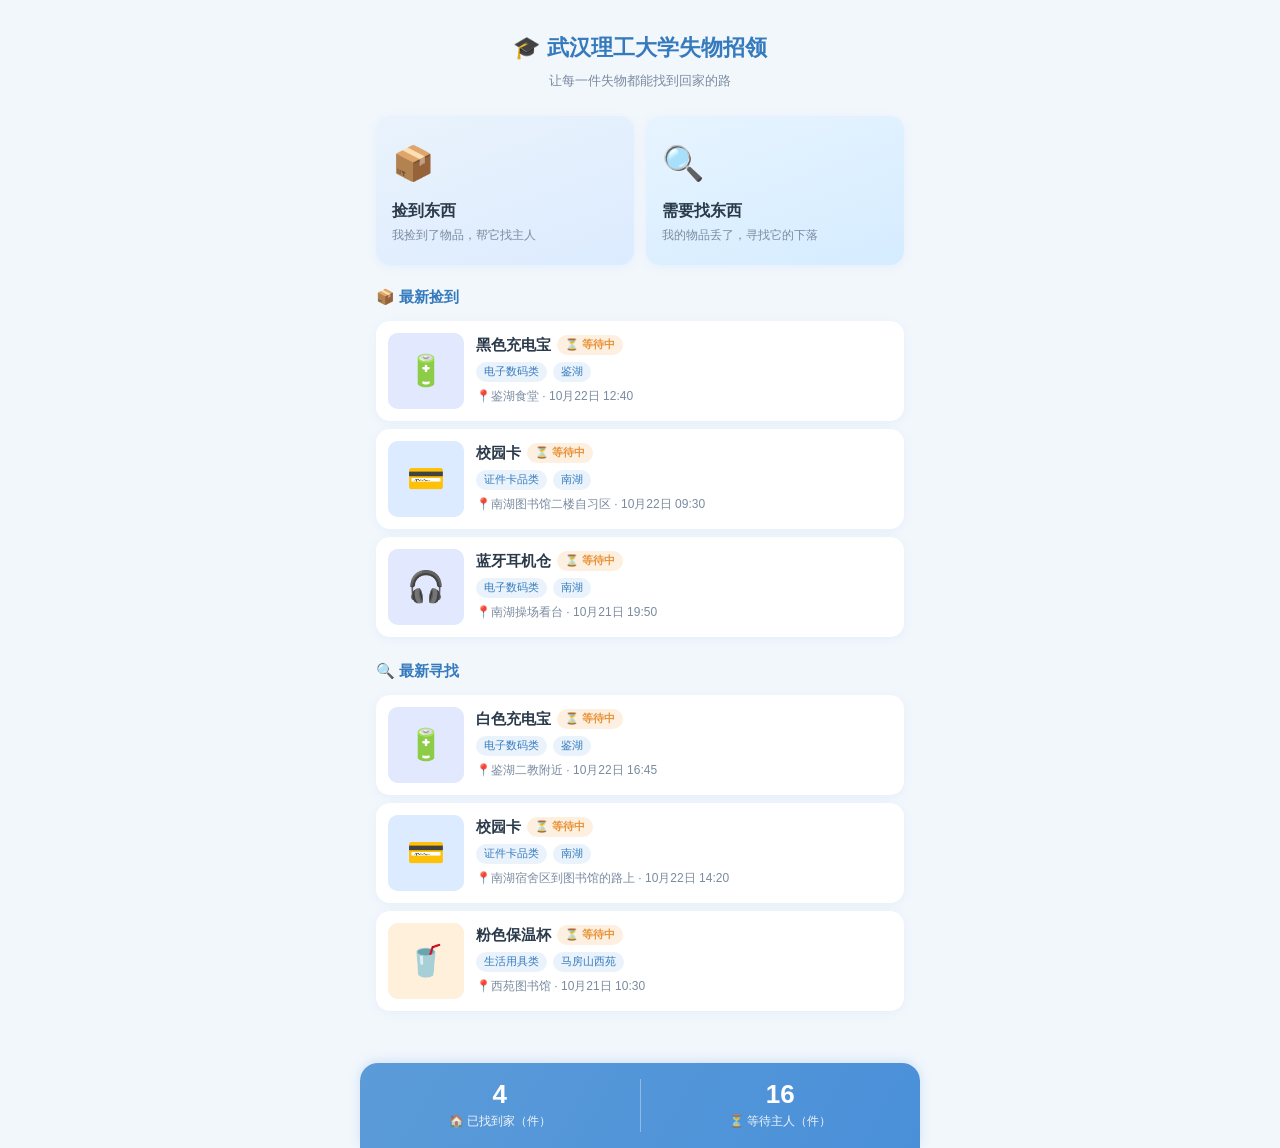
==== index.html @ e5e6a6f3 "首个版本：武汉理工大学失物招领网站（移动端优先、筛选搜索、模拟发布、评论、隐私打码）" ====
<!DOCTYPE html>
<html lang="zh-CN">
<head>
  <meta charset="UTF-8">
  <meta name="viewport" content="width=device-width, initial-scale=1.0">
  <meta name="theme-color" content="#4A90D9">
  <title>武汉理工大学失物招领</title>
  <link rel="stylesheet" href="css/style.css">
</head>
<body>
  <!-- 页面主体，由 app.js 按路由渲染 -->
  <div id="app"></div>

  <!-- 页脚统计：滑到页面底部可见 -->
  <footer id="footer">
    <div class="stat">
      <div class="stat-num" id="stat-found">0</div>
      <div class="stat-label">🏠 已找到家（件）</div>
    </div>
    <div class="stat-divider"></div>
    <div class="stat">
      <div class="stat-num" id="stat-waiting">0</div>
      <div class="stat-label">⏳ 等待主人（件）</div>
    </div>
  </footer>

  <script src="js/data.js"></script>
  <script src="js/store.js"></script>
  <script src="js/app.js"></script>
</body>
</html>
---- css/style.css ----
/* style.css —— 全站样式：淡蓝色主题，移动优先 */

:root {
  --primary: #4A90D9;        /* 主色：淡蓝 */
  --primary-dark: #357ABD;
  --primary-light: #EAF3FC;
  --bg: #F2F7FC;             /* 页面背景：极浅蓝 */
  --card: #FFFFFF;
  --text: #2B3A4A;
  --muted: #7A8BA0;
  --line: #E3EDF5;
  --green: #3FA96F;
  --green-bg: #E4F5EC;
  --orange: #E8933A;
  --orange-bg: #FDF0E0;
  --radius: 14px;
  --shadow: 0 2px 10px rgba(74, 144, 217, 0.08);
}

* { box-sizing: border-box; margin: 0; padding: 0; -webkit-tap-highlight-color: transparent; }

body {
  font-family: -apple-system, "PingFang SC", "Microsoft YaHei", "Segoe UI", sans-serif;
  background: var(--bg);
  color: var(--text);
  line-height: 1.6;
  display: flex;
  flex-direction: column;
  min-height: 100vh;
}

/* 内容区：手机全宽，桌面居中限宽 */
#app { width: 100%; max-width: 560px; margin: 0 auto; flex: 1; padding-bottom: 20px; }

/* ---------- 顶部导航条 ---------- */
.topbar {
  position: sticky; top: 0; z-index: 10;
  display: flex; align-items: center; gap: 8px;
  padding: 12px 16px;
  background: rgba(255, 255, 255, 0.95);
  backdrop-filter: blur(8px);
  border-bottom: 1px solid var(--line);
}
.topbar .back { text-decoration: none; color: var(--primary); font-size: 24px; line-height: 1; padding: 2px 10px 2px 4px; border-radius: 8px; }
.topbar .back:active { background: var(--primary-light); }
.topbar h1 { font-size: 17px; font-weight: 600; }

/* ---------- 首页 ---------- */
.home-head { padding: 30px 16px 10px; text-align: center; }
.home-title { font-size: 22px; font-weight: 700; color: var(--primary-dark); }
.home-sub { color: var(--muted); font-size: 13px; margin-top: 6px; }

.entry-grid { display: grid; grid-template-columns: 1fr 1fr; gap: 12px; padding: 14px 16px 6px; }
.entry-card {
  display: block; text-decoration: none;
  background: linear-gradient(160deg, #EAF3FC, #DCEBFF);
  border-radius: var(--radius);
  padding: 20px 16px;
  box-shadow: var(--shadow);
  transition: transform 0.15s;
}
.entry-card:active { transform: scale(0.97); }
.entry-card.lost { background: linear-gradient(160deg, #E7F4FF, #D5ECFF); }
.entry-emoji { font-size: 34px; }
.entry-name { font-size: 16px; font-weight: 700; color: var(--text); margin-top: 8px; }
.entry-desc { font-size: 12px; color: var(--muted); margin-top: 2px; }

.section-title {
  display: flex; align-items: center; gap: 6px;
  font-size: 15px; font-weight: 700;
  color: var(--primary-dark);
  padding: 14px 16px 4px;
}

/* ---------- 物品卡片 ---------- */
.item-card {
  display: flex; gap: 12px;
  background: var(--card);
  border-radius: var(--radius);
  box-shadow: var(--shadow);
  padding: 12px;
  margin: 8px 16px;
  text-decoration: none;
  color: var(--text);
}
.item-card:active { background: #F7FAFD; }
.item-thumb {
  width: 76px; height: 76px; flex-shrink: 0;
  border-radius: 10px; object-fit: cover;
  background: var(--primary-light);
}
.item-body { flex: 1; min-width: 0; }
.item-name { font-size: 15px; font-weight: 600; display: flex; align-items: center; gap: 6px; flex-wrap: wrap; }

.badge { font-size: 11px; font-weight: 600; padding: 1px 8px; border-radius: 999px; flex-shrink: 0; }
.badge.found { background: var(--green-bg); color: var(--green); }
.badge.waiting { background: var(--orange-bg); color: var(--orange); }

.item-tags { margin-top: 5px; display: flex; gap: 6px; flex-wrap: wrap; }
.tag { font-size: 11px; color: var(--primary-dark); background: var(--primary-light); padding: 1px 8px; border-radius: 999px; }
.item-meta { font-size: 12px; color: var(--muted); margin-top: 5px; }

/* ---------- 搜索与模糊开关 ---------- */
.search-row { display: flex; gap: 10px; padding: 12px 16px 4px; align-items: center; }
.search-box {
  flex: 1; display: flex; align-items: center; gap: 6px;
  background: var(--card);
  border: 1px solid var(--line);
  border-radius: 999px;
  padding: 8px 14px;
}
.search-box span { font-size: 13px; }
.search-box input { flex: 1; border: none; outline: none; font-size: 14px; background: transparent; color: var(--text); }

.fuzzy-toggle { display: flex; align-items: center; gap: 5px; font-size: 12px; color: var(--muted); cursor: pointer; user-select: none; flex-shrink: 0; }
.fuzzy-toggle input {
  width: 34px; height: 20px;
  appearance: none; -webkit-appearance: none;
  background: #CBD9E6; border-radius: 999px;
  position: relative; cursor: pointer;
  transition: background 0.2s;
}
.fuzzy-toggle input::after {
  content: ''; position: absolute; top: 2px; left: 2px;
  width: 16px; height: 16px; background: #fff;
  border-radius: 50%; transition: left 0.2s;
}
.fuzzy-toggle input:checked { background: var(--primary); }
.fuzzy-toggle input:checked::after { left: 16px; }

/* ---------- 维度 tab 与筛选 chips ---------- */
.tabs { display: flex; margin: 12px 16px 0; background: var(--primary-light); border-radius: 999px; padding: 3px; }
.tab { flex: 1; text-align: center; padding: 7px 0; border-radius: 999px; font-size: 14px; color: var(--primary-dark); cursor: pointer; transition: background 0.15s; }
.tab.active { background: var(--primary); color: #fff; font-weight: 600; }

.chips { display: flex; gap: 8px; padding: 10px 16px; overflow-x: auto; scrollbar-width: none; }
.chips::-webkit-scrollbar { display: none; }
.chip {
  flex-shrink: 0; padding: 5px 14px;
  border-radius: 999px; background: var(--card);
  border: 1px solid var(--line);
  font-size: 13px; color: var(--text); cursor: pointer;
}
.chip.active { background: var(--primary); color: #fff; border-color: var(--primary); font-weight: 600; }

/* ---------- 悬浮发布按钮 ---------- */
.fab {
  position: fixed;
  right: max(16px, calc(50vw - 264px));
  bottom: 96px;
  width: 52px; height: 52px;
  border-radius: 50%;
  background: var(--primary); color: #fff;
  display: flex; align-items: center; justify-content: center;
  font-size: 26px; line-height: 1;
  box-shadow: 0 4px 14px rgba(74, 144, 217, 0.4);
  text-decoration: none; z-index: 20;
}
.fab:active { background: var(--primary-dark); }

/* ---------- 空状态 ---------- */
.empty { text-align: center; padding: 36px 20px; color: var(--muted); font-size: 13px; }
.empty-emoji { font-size: 44px; margin-bottom: 8px; }

/* ---------- 详情页 ---------- */
.detail-img { width: 100%; height: 230px; object-fit: cover; display: block; background: var(--primary-light); }
.detail-body { padding: 0 16px; }
.detail-name { font-size: 20px; font-weight: 700; margin-top: 14px; display: flex; align-items: center; gap: 8px; flex-wrap: wrap; }

.meta-card { background: var(--card); border-radius: var(--radius); box-shadow: var(--shadow); padding: 14px 16px; margin-top: 12px; }
.meta-row { display: flex; gap: 10px; font-size: 14px; padding: 5px 0; }
.meta-label { color: var(--muted); flex-shrink: 0; width: 72px; }
.meta-value { flex: 1; word-break: break-all; }

.desc-title { font-size: 15px; font-weight: 700; color: var(--primary-dark); margin-top: 16px; }
.desc-text {
  font-size: 14px; background: var(--card);
  border-radius: var(--radius); box-shadow: var(--shadow);
  padding: 14px 16px; margin-top: 8px;
  white-space: pre-wrap; word-break: break-word;
}

.found-note {
  margin-top: 14px; text-align: center;
  background: var(--green-bg); color: var(--green);
  font-weight: 600; font-size: 15px;
  border-radius: var(--radius); padding: 14px;
}

/* ---------- 按钮 ---------- */
.btn { display: block; width: 100%; border: none; border-radius: 999px; padding: 12px; font-size: 15px; font-weight: 600; cursor: pointer; font-family: inherit; }
.btn:active { opacity: 0.85; }
.btn-primary { background: var(--primary); color: #fff; }
.btn-green { background: var(--green); color: #fff; }
.mark-btn { margin-top: 16px; }

/* ---------- 评论区 ---------- */
.comments { margin-top: 18px; padding-bottom: 8px; }
.comment {
  display: flex; gap: 10px;
  margin: 0 16px 10px;
  background: var(--card);
  border-radius: var(--radius);
  box-shadow: var(--shadow);
  padding: 12px;
}
.comment-avatar {
  width: 34px; height: 34px; flex-shrink: 0;
  border-radius: 50%;
  background: var(--primary-light); color: var(--primary-dark);
  display: flex; align-items: center; justify-content: center;
  font-size: 15px; font-weight: 700;
}
.comment-body { flex: 1; min-width: 0; }
.comment-head { font-size: 12px; color: var(--muted); display: flex; justify-content: space-between; gap: 8px; }
.comment-nick { color: var(--primary-dark); font-weight: 600; font-size: 13px; }
.comment-text { font-size: 14px; margin-top: 2px; word-break: break-word; }

.comment-form {
  margin: 12px 16px 0;
  background: var(--card);
  border-radius: var(--radius);
  box-shadow: var(--shadow);
  padding: 12px;
}
.comment-form input, .comment-form textarea {
  width: 100%; border: 1px solid var(--line); border-radius: 10px;
  padding: 9px 12px; font-size: 14px; outline: none;
  font-family: inherit; background: #FBFDFF;
  margin-bottom: 8px; color: var(--text);
}
.comment-form textarea { min-height: 60px; resize: vertical; }
.comment-form input:focus, .comment-form textarea:focus { border-color: var(--primary); }

/* ---------- 发布表单 ---------- */
.publish-form { padding: 6px 16px; }
.form-item { margin-top: 14px; }
.form-label { font-size: 13px; font-weight: 600; display: block; margin-bottom: 6px; }
.form-label .req { color: #E0564F; }
.form-input, .form-select, .form-textarea {
  width: 100%; border: 1px solid var(--line); border-radius: 10px;
  padding: 10px 12px; font-size: 14px;
  background: var(--card); outline: none;
  font-family: inherit; color: var(--text);
}
.form-textarea { min-height: 90px; resize: vertical; }
.form-input:focus, .form-select:focus, .form-textarea:focus { border-color: var(--primary); }

.upload-box {
  border: 1.5px dashed var(--primary);
  border-radius: 10px; background: var(--primary-light);
  padding: 16px; text-align: center;
  color: var(--primary-dark); font-size: 13px; cursor: pointer;
}
.upload-box img { max-width: 100%; max-height: 170px; border-radius: 8px; margin-top: 8px; }
.submit-btn { margin-top: 22px; }

/* ---------- 轻提示 Toast ---------- */
.toast {
  position: fixed; left: 50%; bottom: 110px;
  transform: translateX(-50%) translateY(10px);
  background: rgba(43, 58, 74, 0.92); color: #fff;
  padding: 10px 20px; border-radius: 999px; font-size: 14px;
  opacity: 0; transition: all 0.3s; z-index: 99;
  pointer-events: none; max-width: 84vw; text-align: center;
}
.toast.show { opacity: 1; transform: translateX(-50%) translateY(0); }

/* ---------- 页脚统计 ---------- */
#footer {
  width: 100%; max-width: 560px; margin: 24px auto 0;
  background: linear-gradient(120deg, #5B9BD8, #4A90D9);
  color: #fff;
  border-radius: 18px 18px 0 0;
  display: flex; align-items: stretch;
  box-shadow: 0 -2px 12px rgba(74, 144, 217, 0.2);
}
.stat { flex: 1; text-align: center; padding: 16px 8px; }
.stat-num { font-size: 26px; font-weight: 700; line-height: 1.2; }
.stat-label { font-size: 12px; opacity: 0.92; margin-top: 2px; }
.stat-divider { width: 1px; background: rgba(255, 255, 255, 0.35); margin: 16px 0; }

/* ---------- 隐私提醒与图片打码 ---------- */
.privacy-hint {
  margin-top: 8px; font-size: 12px; color: var(--orange);
  background: var(--orange-bg); border-radius: 10px; padding: 8px 12px;
}
.privacy-panel {
  margin-top: 10px; border: 1px solid var(--line);
  border-radius: 12px; background: var(--card); padding: 12px;
}
.privacy-title { font-size: 14px; font-weight: 700; }
.privacy-tip { font-size: 12px; color: var(--muted); margin: 4px 0 10px; }
.privacy-panel canvas {
  width: 100%; display: block; border-radius: 8px;
  background: #EEF2F6; touch-action: none; cursor: crosshair;
}
.privacy-confirm {
  display: flex; align-items: center; gap: 6px;
  font-size: 13px; margin-top: 10px; cursor: pointer;
}
.privacy-confirm input { width: 16px; height: 16px; accent-color: var(--primary); }
.btn-light { background: var(--primary-light); color: var(--primary-dark); margin-top: 8px; padding: 9px; }

/* ---------- 多图上传与轮播 ---------- */
.thumbs-row { display: flex; gap: 8px; margin-top: 8px; flex-wrap: wrap; }
.thumb-item {
  position: relative; width: 68px; height: 68px;
  border-radius: 8px; overflow: hidden;
  border: 2px solid transparent; cursor: pointer;
}
.thumb-item.active { border-color: var(--primary); }
.thumb-item img { width: 100%; height: 100%; object-fit: cover; display: block; }
.thumb-del {
  position: absolute; top: 2px; right: 2px;
  width: 18px; height: 18px; border-radius: 50%;
  background: rgba(43, 58, 74, 0.75); color: #fff;
  font-size: 13px; line-height: 18px; text-align: center;
}
.carousel { display: flex; overflow-x: auto; scroll-snap-type: x mandatory; }
.carousel img {
  flex: 0 0 100%; width: 100%; height: 230px;
  object-fit: cover; scroll-snap-align: center;
  background: var(--primary-light);
}
.carousel::-webkit-scrollbar { display: none; }
.carousel-dots { display: flex; justify-content: center; gap: 6px; padding: 8px 0 0; }
.dot { width: 7px; height: 7px; border-radius: 50%; background: #CBD9E6; transition: background 0.2s; }
.dot.active { background: var(--primary); }

/* ---------- 复制按钮 / 认领须知 / 防骗提醒 ---------- */
.copy-btn {
  flex-shrink: 0; border: none; cursor: pointer;
  background: var(--primary-light); color: var(--primary-dark);
  font-size: 12px; padding: 2px 10px; border-radius: 999px;
}
.copy-btn:active { opacity: 0.7; }
.verify-tip {
  margin-top: 12px; font-size: 12px; color: var(--primary-dark);
  background: var(--primary-light); border-radius: 10px; padding: 10px 12px;
}
.safety-tip {
  margin-top: 14px; font-size: 12px; color: var(--muted);
  background: var(--card); border: 1px solid var(--line);
  border-radius: 10px; padding: 10px 12px;
}
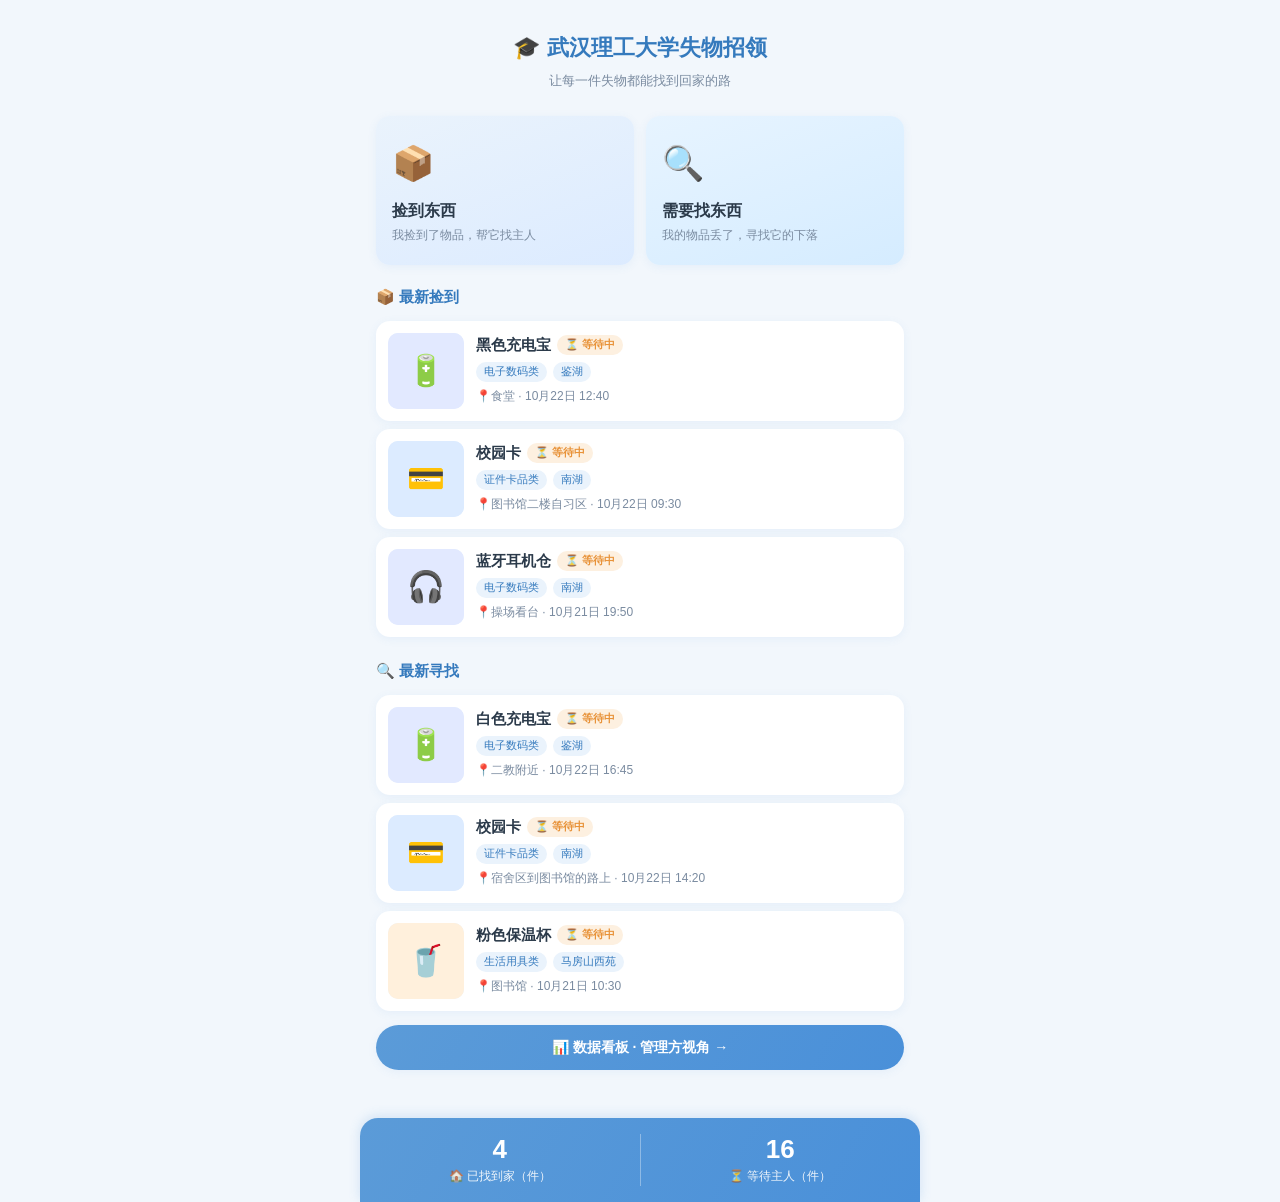
==== commit 2cd4f6c0: "新增三大创新功能：场景可配置、B端数据看板、AI拍照识别与智能撮合 - js/config.js：全站配置化（标题/区域/分类/文案），换场景只改一个文件 - 数据看板 #/dashboard：找回率" ====
--- a/index.html
+++ b/index.html
@@ -4,7 +4,7 @@
   <meta charset="UTF-8">
   <meta name="viewport" content="width=device-width, initial-scale=1.0">
   <meta name="theme-color" content="#4A90D9">
-  <title>武汉理工大学失物招领</title>
+  <title>失物招领平台</title>
   <link rel="stylesheet" href="css/style.css">
 </head>
 <body>
@@ -24,6 +24,7 @@
     </div>
   </footer>
 
+  <script src="js/config.js"></script>
   <script src="js/data.js"></script>
   <script src="js/store.js"></script>
   <script src="js/app.js"></script>
--- a/css/style.css
+++ b/css/style.css
@@ -344,3 +344,111 @@
   background: var(--card); border: 1px solid var(--line);
   border-radius: 10px; padding: 10px 12px;
 }
+
+/* ---------- 首页数据看板入口 ---------- */
+.dash-entry {
+  display: block; margin: 14px 16px 4px; text-align: center;
+  background: linear-gradient(120deg, #5B9BD8, #4A90D9); color: #fff;
+  border-radius: 999px; padding: 11px; font-size: 14px; font-weight: 600;
+  text-decoration: none; box-shadow: var(--shadow);
+}
+.dash-entry:active { opacity: 0.85; }
+
+/* ---------- 数据看板（图表配色经色盲安全验证） ---------- */
+.dash-body { padding: 12px 16px 0; }
+.dash-note { font-size: 12px; color: var(--muted); padding: 2px 2px 10px; }
+.kpi-row { display: flex; gap: 10px; }
+.kpi-tile {
+  flex: 1; background: var(--card); border-radius: var(--radius);
+  box-shadow: var(--shadow); padding: 12px 8px; text-align: center;
+}
+.kpi-num { font-size: 22px; font-weight: 700; color: var(--primary-dark); line-height: 1.2; }
+.kpi-num.kpi-good { color: var(--green); }
+.kpi-num.kpi-warn { color: var(--orange); }
+.kpi-label { font-size: 11px; color: var(--muted); margin-top: 2px; }
+.dash-card {
+  background: var(--card); border-radius: var(--radius);
+  box-shadow: var(--shadow); padding: 14px; margin-top: 12px;
+}
+.dash-title { font-size: 14px; font-weight: 700; color: var(--primary-dark); margin-bottom: 10px; }
+
+/* 区域热力：单色阶（蓝），由浅到深表示等待数量 */
+.heat-grid { display: grid; grid-template-columns: repeat(3, 1fr); gap: 8px; }
+.heat-tile { border-radius: 10px; padding: 10px 6px; text-align: center; }
+.heat-tile.hs0 { background: #EEF2F6; color: var(--muted); }
+.heat-tile.hs1 { background: #86b6ef; color: #14314f; }
+.heat-tile.hs2 { background: #5598e7; color: #0e2340; }
+.heat-tile.hs3 { background: #2a78d6; color: #fff; }
+.heat-tile.hs4 { background: #1c5cab; color: #fff; }
+.heat-tile.hs5 { background: #104281; color: #fff; }
+.heat-name { font-size: 13px; font-weight: 600; }
+.heat-count { font-size: 11px; opacity: 0.9; margin-top: 2px; }
+
+/* 条形图：细条、圆角、标签用墨色文字（不依赖颜色区分） */
+.bar-row { display: flex; align-items: center; gap: 8px; padding: 4px 0; }
+.bar-label { width: 76px; flex-shrink: 0; font-size: 12px; color: var(--text); }
+.bar-track { flex: 1; height: 14px; background: #EEF2F6; border-radius: 999px; overflow: hidden; }
+.bar-fill { display: block; height: 100%; border-radius: 999px; }
+.bar-val { width: 40px; flex-shrink: 0; font-size: 12px; color: var(--muted); text-align: right; }
+.viz-c1 { background: #2a78d6; }
+.viz-c2 { background: #eb6834; }
+.viz-c3 { background: #1baf7a; }
+.viz-c4 { background: #eda100; }
+.viz-c5 { background: #e87ba4; }
+.viz-hour { background: #2a78d6; }
+
+.advice-card {
+  font-size: 13px; background: var(--primary-light); color: var(--primary-dark);
+  border-radius: 10px; padding: 10px 12px; margin-top: 8px;
+}
+.dash-table { width: 100%; border-collapse: collapse; font-size: 12px; }
+.dash-table th, .dash-table td {
+  padding: 6px 4px; text-align: center;
+  border-bottom: 1px solid var(--line);
+}
+.dash-table th { color: var(--muted); font-weight: 600; }
+
+/* ---------- AI 拍照识别 ---------- */
+.ai-panel {
+  margin-top: 10px; border: 1px solid var(--line);
+  border-radius: 12px; background: var(--card); padding: 12px;
+}
+.ai-title { font-size: 14px; font-weight: 700; color: var(--primary-dark); }
+.ai-colors { display: flex; gap: 8px; flex-wrap: wrap; margin-top: 8px; }
+.ai-color-chip {
+  display: inline-flex; align-items: center; gap: 5px;
+  font-size: 12px; background: #F5F8FB; border: 1px solid var(--line);
+  border-radius: 999px; padding: 3px 10px;
+}
+.ai-color-chip i {
+  width: 12px; height: 12px; border-radius: 50%;
+  display: inline-block; border: 1px solid rgba(0, 0, 0, 0.12);
+}
+.ai-names { display: flex; gap: 8px; flex-wrap: wrap; margin-top: 8px; }
+.ai-name-chip {
+  font-size: 13px; background: var(--primary-light); color: var(--primary-dark);
+  border-radius: 999px; padding: 5px 14px; cursor: pointer;
+}
+.ai-name-chip:active { background: var(--primary); color: #fff; }
+.ai-note { font-size: 11px; color: var(--muted); margin-top: 8px; }
+
+/* ---------- 智能撮合 ---------- */
+.match-banner {
+  display: block; margin: 10px 16px 0; text-align: center;
+  background: var(--orange-bg); color: var(--orange);
+  border-radius: 12px; padding: 10px 12px;
+  font-size: 13px; font-weight: 600; text-decoration: none;
+}
+.match-section { margin-top: 16px; }
+.match-title { font-size: 15px; font-weight: 700; color: var(--primary-dark); margin-bottom: 4px; }
+.match-card {
+  display: block; background: var(--card); border-radius: var(--radius);
+  box-shadow: var(--shadow); padding: 12px; margin-top: 8px;
+  text-decoration: none; color: var(--text);
+}
+.match-head { display: flex; justify-content: space-between; align-items: center; gap: 8px; }
+.match-name { font-size: 14px; font-weight: 600; }
+.match-score { font-size: 13px; font-weight: 700; color: var(--primary-dark); }
+.match-meta { font-size: 12px; color: var(--muted); margin-top: 2px; }
+.match-bar { height: 6px; background: #EEF2F6; border-radius: 999px; overflow: hidden; margin-top: 8px; }
+.match-bar i { display: block; height: 100%; background: #2a78d6; border-radius: 999px; }
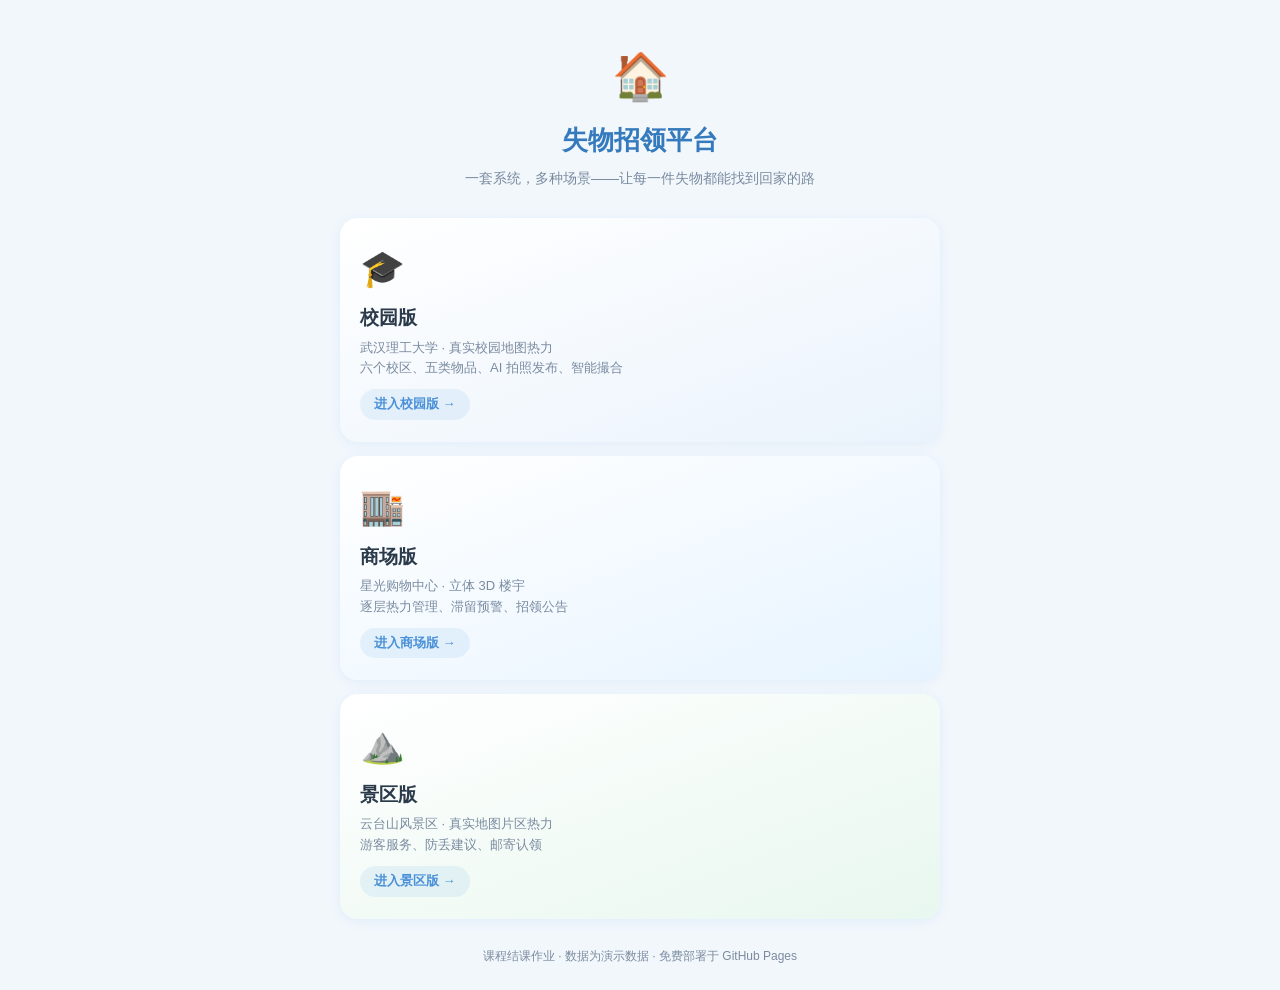
==== commit 1fb52f12: "重构为产品矩阵：总入口页 + 校园/商场/景区三个独立站点 - 根目录为产品矩阵总入口页，三个子站各自独立网址 - 共享代码移入 shared/，各站点仅保留场景专属 config.js（填空题机制）" ====
--- a/index.html
+++ b/index.html
@@ -4,29 +4,41 @@
   <meta charset="UTF-8">
   <meta name="viewport" content="width=device-width, initial-scale=1.0">
   <meta name="theme-color" content="#4A90D9">
-  <title>失物招领平台</title>
-  <link rel="stylesheet" href="css/style.css">
+  <title>失物招领平台 · 一套系统，多种场景</title>
+  <link rel="stylesheet" href="shared/css/landing.css">
 </head>
 <body>
-  <!-- 页面主体，由 app.js 按路由渲染 -->
-  <div id="app"></div>
+  <div class="land">
+    <header class="land-head">
+      <div class="land-logo">🏠</div>
+      <h1>失物招领平台</h1>
+      <p>一套系统，多种场景——让每一件失物都能找到回家的路</p>
+    </header>
 
-  <!-- 页脚统计：滑到页面底部可见 -->
-  <footer id="footer">
-    <div class="stat">
-      <div class="stat-num" id="stat-found">0</div>
-      <div class="stat-label">🏠 已找到家（件）</div>
-    </div>
-    <div class="stat-divider"></div>
-    <div class="stat">
-      <div class="stat-num" id="stat-waiting">0</div>
-      <div class="stat-label">⏳ 等待主人（件）</div>
-    </div>
-  </footer>
+    <main class="land-grid">
+      <a class="land-card campus" href="campus/">
+        <div class="land-emoji">🎓</div>
+        <h2>校园版</h2>
+        <p>武汉理工大学 · 真实校园地图热力<br>六个校区、五类物品、AI 拍照发布、智能撮合</p>
+        <span class="land-go">进入校园版 →</span>
+      </a>
+      <a class="land-card mall" href="mall/">
+        <div class="land-emoji">🏬</div>
+        <h2>商场版</h2>
+        <p>星光购物中心 · 立体 3D 楼宇<br>逐层热力管理、滞留预警、招领公告</p>
+        <span class="land-go">进入商场版 →</span>
+      </a>
+      <a class="land-card scenic" href="scenic/">
+        <div class="land-emoji">⛰️</div>
+        <h2>景区版</h2>
+        <p>云台山风景区 · 真实地图片区热力<br>游客服务、防丢建议、邮寄认领</p>
+        <span class="land-go">进入景区版 →</span>
+      </a>
+    </main>
 
-  <script src="js/config.js"></script>
-  <script src="js/data.js"></script>
-  <script src="js/store.js"></script>
-  <script src="js/app.js"></script>
+    <footer class="land-foot">
+      课程结课作业 · 数据为演示数据 · 免费部署于 GitHub Pages
+    </footer>
+  </div>
 </body>
 </html>
--- a/shared/css/landing.css
+++ b/shared/css/landing.css
@@ -0,0 +1,51 @@
+/* landing.css —— 总入口页（产品矩阵）样式：淡蓝主题，移动优先 */
+
+:root {
+  --primary: #4A90D9;
+  --primary-dark: #357ABD;
+  --bg: #F2F7FC;
+  --card: #FFFFFF;
+  --text: #2B3A4A;
+  --muted: #7A8BA0;
+}
+
+* { box-sizing: border-box; margin: 0; padding: 0; -webkit-tap-highlight-color: transparent; }
+
+body {
+  font-family: -apple-system, "PingFang SC", "Microsoft YaHei", "Segoe UI", sans-serif;
+  background: var(--bg);
+  color: var(--text);
+  line-height: 1.6;
+  min-height: 100vh;
+}
+
+.land { max-width: 640px; margin: 0 auto; padding: 40px 20px 24px; }
+
+.land-head { text-align: center; margin-bottom: 28px; }
+.land-logo { font-size: 46px; }
+.land-head h1 { font-size: 26px; font-weight: 700; color: var(--primary-dark); margin-top: 6px; }
+.land-head p { font-size: 14px; color: var(--muted); margin-top: 6px; }
+
+.land-grid { display: flex; flex-direction: column; gap: 14px; }
+.land-card {
+  display: block; text-decoration: none;
+  background: var(--card); border-radius: 18px;
+  padding: 22px 20px;
+  box-shadow: 0 2px 12px rgba(74, 144, 217, 0.10);
+  transition: transform 0.15s;
+}
+.land-card:active { transform: scale(0.98); }
+.land-card.campus { background: linear-gradient(160deg, #FFFFFF, #EAF3FC); }
+.land-card.mall { background: linear-gradient(160deg, #FFFFFF, #E7F4FF); }
+.land-card.scenic { background: linear-gradient(160deg, #FFFFFF, #E8F7EF); }
+.land-emoji { font-size: 36px; }
+.land-card h2 { font-size: 19px; font-weight: 700; margin-top: 6px; color: var(--text); }
+.land-card p { font-size: 13px; color: var(--muted); margin-top: 4px; }
+.land-go {
+  display: inline-block; margin-top: 10px;
+  font-size: 13px; font-weight: 600; color: var(--primary);
+  background: rgba(74, 144, 217, 0.10);
+  border-radius: 999px; padding: 5px 14px;
+}
+
+.land-foot { text-align: center; font-size: 12px; color: var(--muted); margin-top: 28px; }
